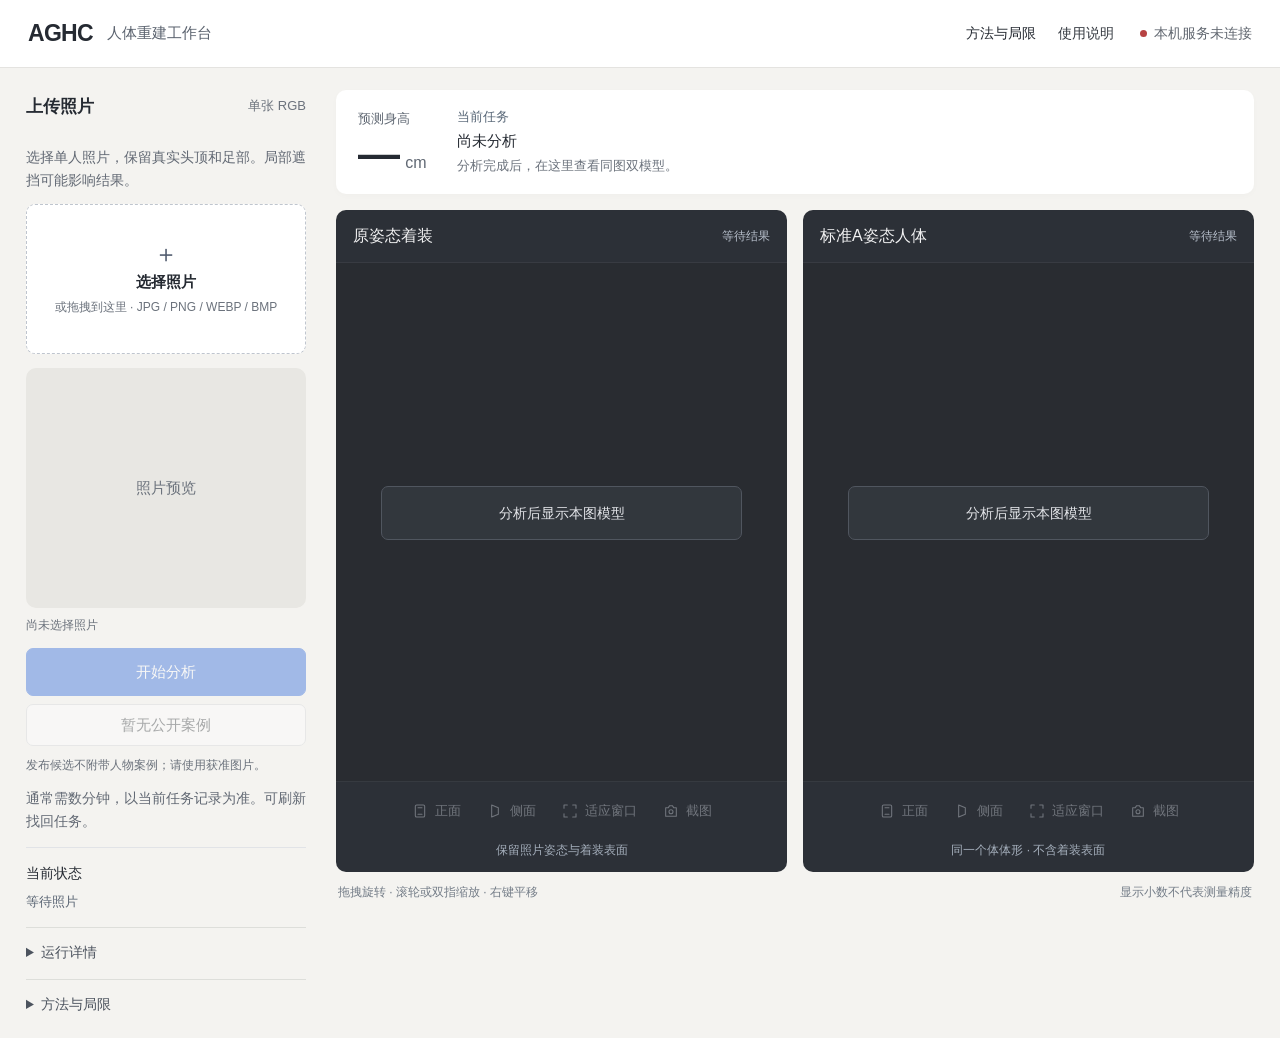
==== static/index.html @ 3a29bcef "Publish AGHC r2 integration source with MIT scope and external dependency limits" ====
<!doctype html><html lang="zh-CN"><head><meta charset="utf-8"><meta name="viewport" content="width=device-width,initial-scale=1"><link rel="icon" href="data:,"><title>AGHC · 人体重建工作台</title><script src="/static/three.min.js"></script><script src="/static/OBJLoader.js"></script><link rel="stylesheet" href="/static/workbench.css"><link rel="stylesheet" href="/static/desktop_refinement.css"></head><body><header><a class="brand" href="/static/index.html">AGHC <span>人体重建工作台</span></a><nav><a href="#methods">方法与局限</a><button id="aboutBtn">使用说明</button></nav><span class="connection"><i id="serviceDot"></i><span id="backendStatus">连接中</span></span></header><main class="workspace">
<aside class="panel" id="inputPanel"><div class="panel-heading"><h1>上传照片</h1><span id="inputHint">单张 RGB</span></div><div class="input-body"><p class="input-note">选择单人照片，保留真实头顶和足部。局部遮挡可能影响结果。</p><label class="drop" id="drop" tabindex="0"><span class="plus">＋</span><strong>选择照片</strong><small>或拖拽到这里 · JPG / PNG / WEBP / BMP</small><input id="file" type="file" accept="image/jpeg,image/png,image/webp,image/bmp"></label><button type="button" class="preview" id="original" title="点击放大当前照片" aria-label="放大当前照片"><span>照片预览</span></button><p id="fileName">尚未选择照片</p><button id="uploadBtn" class="primary" disabled>开始分析</button><button id="demoBtn">暂无公开案例</button><p id="caseNotice" class="caption">示例为内部历史任务，不会重新推理。</p><p class="input-note">通常需数分钟，以当前任务记录为准。可刷新找回任务。</p></div><section class="task-status"><h2>当前状态</h2><div id="stageText">等待照片</div><div id="waitTime"></div><button id="reconnect" hidden>重新连接</button></section><details class="run-details"><summary>运行详情</summary><p>任务编号</p><div id="taskId">尚未提交</div><p id="preciseHeight">精确输出：—</p><p id="latency">耗时：—</p><details id="historicalTiming"><summary>历史耗时参考</summary><p>已有单次首次上传记录：估高153.938秒。来源：BARACCA 006重新编码RGB的 first_upload_receipt.json，字段 end_to_end_inference_time_s；不含随后独立着装阶段。该记录不代表当前任务耗时，也不构成完成时间承诺。</p></details><p id="modelStatus">暂无结果</p><p id="modelExplanation"></p><p id="failureReason" hidden></p><button id="exportSummary" disabled>下载结果摘要</button><details><summary>技术日志</summary><div id="console"></div></details></details><details id="methods"><summary>方法与局限</summary><p>冻结35维模型由本图人体和人脸特征生成厘米预测，人体与着装使用本图参数。展示尺度与预测身高等比统一，不是额外的精度测量。</p><p>开发数据误差约5—7 cm，尚未达到3 cm目标；没有稳定的局部遮挡精度提升证据。隐藏身体为模型推断，不保证真实恢复。</p><p>CameraHMR、ECON、SMPL-X为第三方人体恢复组件。着装保留原姿态，标准A姿态展示不含衣物。</p><p>当前仅本机使用，人物示例和截图仅供内部验收，公开授权尚未确认。</p><a href="#methods">上一版工作台</a></details></aside>
<section class="results"><div class="result-strip"><div class="height-block"><span class="result-label">预测身高</span><div id="height" class="height">—<span>cm</span></div></div><div class="result-state"><span id="taskIdentity" class="task-identity">当前任务</span><strong id="resultStatus">尚未分析</strong><span id="resultHint">分析完成后，在这里查看同图双模型。</span></div><button id="changePhoto" class="change-photo">更换照片</button></div><p id="exampleContext" class="example-context" hidden></p><div class="model-pair"><section class="viewer"><div class="viewer-heading"><h2>原姿态着装</h2><span id="clothingState">等待结果</span></div><div class="model-stage" id="clothingStage"><div id="clothingMessage" class="model-message">分析后显示本图模型</div></div><div class="viewer-tools" role="toolbar" aria-label="原姿态着装视图工具"><button id="frontClothing" title="从模型正面观察"><svg class="tool-icon" viewBox="0 0 24 24" aria-hidden="true"><rect x="5" y="3" width="14" height="18" rx="2"/><path d="M9 7h6M9 17h6"/></svg>正面</button><button id="sideClothing" title="从模型侧面观察"><svg class="tool-icon" viewBox="0 0 24 24" aria-hidden="true"><path d="M7 3l10 4v10L7 21zM7 3v18"/></svg>侧面</button><button id="resetClothing" title="居中显示并完整容纳当前模型"><svg class="tool-icon" viewBox="0 0 24 24" aria-hidden="true"><path d="M8 3H3v5m13-5h5v5M3 16v5h5m13-5v5h-5"/></svg>适应窗口</button><button id="saveClothing" title="保存当前侧的模型视图"><svg class="tool-icon" viewBox="0 0 24 24" aria-hidden="true"><path d="M4 7h4l2-3h4l2 3h4v13H4z"/><circle cx="12" cy="13" r="3"/></svg>截图</button></div><p class="viewer-note">保留照片姿态与着装表面</p></section><section class="viewer"><div class="viewer-heading"><h2>标准A姿态人体</h2><span id="bodyState">等待结果</span></div><div class="model-stage" id="bodyStage"><div id="bodyMessage" class="model-message">分析后显示本图模型</div></div><div class="viewer-tools" role="toolbar" aria-label="标准A姿态人体视图工具"><button id="frontBody" title="从模型正面观察"><svg class="tool-icon" viewBox="0 0 24 24" aria-hidden="true"><rect x="5" y="3" width="14" height="18" rx="2"/><path d="M9 7h6M9 17h6"/></svg>正面</button><button id="sideBody" title="从模型侧面观察"><svg class="tool-icon" viewBox="0 0 24 24" aria-hidden="true"><path d="M7 3l10 4v10L7 21zM7 3v18"/></svg>侧面</button><button id="resetBody" title="居中显示并完整容纳当前模型"><svg class="tool-icon" viewBox="0 0 24 24" aria-hidden="true"><path d="M8 3H3v5m13-5h5v5M3 16v5h5m13-5v5h-5"/></svg>适应窗口</button><button id="saveBody" title="保存当前侧的模型视图"><svg class="tool-icon" viewBox="0 0 24 24" aria-hidden="true"><path d="M4 7h4l2-3h4l2 3h4v13H4z"/><circle cx="12" cy="13" r="3"/></svg>截图</button></div><p class="viewer-note">同一个体体形 · 不含着装表面</p></section></div><div class="workspace-foot"><span>拖拽旋转 · 滚轮或双指缩放 · 右键平移</span><span>显示小数不代表测量精度</span></div></section></main><div id="modal" class="modal" role="dialog" aria-modal="true" aria-labelledby="dialogTitle"><div><h2 id="dialogTitle">使用说明</h2><p id="modalText"></p><div id="examplePicker" class="example-picker" hidden><button id="exampleClear">原图案例 · BARACCA 006</button><button id="exampleOccluded">人工遮挡案例 · BARACCA 001</button></div><button id="close">关闭</button></div></div><dialog id="photoDialog" class="photo-dialog"><div class="photo-dialog-head"><h2 id="photoDialogTitle">原始图片</h2><div><button id="photoOriginal" type="button">原始尺寸</button><button id="photoClose" type="button" aria-label="关闭大图">关闭</button></div></div><div id="photoViewport" class="photo-viewport"><img id="photoFull" alt=""></div><p class="photo-caption">原始输入，仅作查看；未修改图像内容或身体比例。</p></dialog><script src="/static/photo_viewer.js"></script><script src="/static/research_ui.js"></script><script src="/static/dual_view.js"></script></body></html>
---- static/workbench.css ----
*{box-sizing:border-box}body{margin:0;background:#f1f2f4;color:#292d32;font:15px/1.6 "Microsoft YaHei","PingFang SC","Noto Sans CJK SC",sans-serif}a{color:inherit;text-decoration:none}button,input{font:inherit}button{border:1px solid #d4d7dc;border-radius:6px;padding:8px 12px;background:#fff;color:#353a41;cursor:pointer}button:hover{background:#eceef1}button:focus-visible,a:focus-visible,label:focus-visible{outline:2px solid #2865dc;outline-offset:3px}button:disabled{opacity:.5;cursor:default}header{height:64px;padding:0 24px;display:flex;align-items:center;gap:26px;background:#fff;border-bottom:1px solid #dcdfe4}.brand{font-size:22px;font-weight:750;letter-spacing:.4px;display:flex;gap:14px;align-items:center}.brand span{font-size:16px;font-weight:500;letter-spacing:0;color:#505760}nav{margin-left:auto;display:flex;align-items:center;gap:22px}nav button{border:0;padding:0;background:transparent}.connection{font-size:14px;color:#626871;display:flex;align-items:center;gap:7px}#serviceDot{width:7px;height:7px;background:#626871;border-radius:50%}#serviceDot.offline,#serviceDot.error{background:#b74242}#serviceDot.pending,#serviceDot.warning{background:#ad7b2b}.workspace{display:grid;grid-template-columns:280px minmax(0,1fr);gap:20px;padding:20px;max-width:1920px;margin:auto;align-items:start}.panel{background:#fff;border:1px solid #dcdfe4;border-radius:9px;padding:18px;min-width:0}.panel-heading{display:flex;align-items:center;justify-content:space-between}h1,h2,p{margin:0}h1{font-size:18px;font-weight:650}h2{font-size:15px;font-weight:600}#inputHint{font-size:13px;color:#6b727c}.input-note{font-size:14px;color:#616873;margin:12px 0}.drop{display:flex;flex-direction:column;align-items:center;justify-content:center;min-height:132px;border:1px dashed #aeb5c0;background:#f6f7f9;border-radius:7px;cursor:pointer;padding:12px;text-align:center;gap:4px}.drop.drag{background:#eaf0fc;border-color:#2865dc}.drop .plus{font-size:24px;line-height:1;color:#505b6e}.drop small{font-size:12px;color:#6b727c}.drop input{display:none}.preview{height:180px;background:#eceef1;border-radius:6px;overflow:hidden;display:flex;align-items:center;justify-content:center;margin-top:14px;color:#6b727c}.preview img{height:100%;width:100%;object-fit:contain;display:block}#fileName{font-size:12px;color:#6b727c;overflow-wrap:anywhere;margin:8px 0 12px}.input-body>button{width:100%;margin-bottom:8px}.primary{background:#2865dc;color:white;border-color:#2865dc}.primary:hover{background:#2055bf}.caption{font-size:12px;color:#6b727c;margin:2px 0 10px}.task-status{padding-top:15px;margin-top:16px;border-top:1px solid #e1e3e7}#stageText{margin-top:8px;font-size:14px}#waitTime{font-size:13px;color:#6b727c}details{border-top:1px solid #e1e3e7;margin-top:14px;padding-top:12px}summary{cursor:pointer;font-size:14px;color:#4c535e}details p{font-size:13px;line-height:1.7;margin:8px 0;color:#606873;overflow-wrap:anywhere}details button{font-size:13px}#taskId{font:11px/1.5 monospace;overflow-wrap:anywhere;color:#606873}#console{font:11px/1.6 monospace;max-height:180px;overflow:auto;overflow-wrap:anywhere}.results{min-width:0}.result-strip{min-height:96px;display:flex;align-items:center;gap:28px;background:#fff;border:1px solid #dcdfe4;border-radius:9px;padding:14px 20px;margin-bottom:14px}.result-label{font-size:13px;color:#606873}.height{font-size:36px;font-weight:650;line-height:1.15;letter-spacing:-.7px;white-space:nowrap}.height span{font-size:16px;letter-spacing:0;margin-left:6px;color:#606873;font-weight:400}.result-state{display:flex;flex-direction:column;gap:3px}.result-state strong{font-size:15px;font-weight:550}#resultHint{font-size:13px;color:#6b727c}.change-photo{margin-left:auto;white-space:nowrap}.model-pair{display:grid;grid-template-columns:repeat(2,minmax(0,1fr));gap:14px}.viewer{min-width:0;background:#292c31;border-radius:9px;overflow:hidden;border:1px solid #34383e}.viewer-heading{display:flex;align-items:center;justify-content:space-between;padding:12px 16px;border-bottom:1px solid #3c4047;color:#f2f2f3;gap:8px}.viewer-heading span{font-size:12px;color:#b9bec6}.model-stage{height:calc(100dvh - 370px);min-height:430px;max-height:850px;position:relative;background:#292c31}.model-stage canvas{display:block;touch-action:none;max-width:100%}.model-message{position:absolute;z-index:2;top:43%;left:10%;right:10%;padding:15px;border:1px solid #50565f;background:#34383fee;border-radius:7px;text-align:center;color:#e3e5e9;font-size:14px;overflow-wrap:anywhere}.viewer-tools{display:flex;justify-content:center;gap:6px;padding:10px;border-top:1px solid #3c4047}.viewer-tools button{font-size:13px;background:#353940;border:1px solid #555b64;color:#f0f1f3;padding:6px 14px}.viewer-tools button:hover{background:#484e58}.viewer-tools button[aria-pressed=true]{border-color:#8c9db5;background:#454c58}.viewer-note{text-align:center;font-size:12px;color:#b9bec6;padding:0 10px 10px}.workspace-foot{display:flex;justify-content:space-between;gap:12px;font-size:12px;color:#686f78;padding:11px 2px}.modal{position:fixed;inset:0;display:none;align-items:center;justify-content:center;background:#1118;z-index:20}.modal.show{display:flex}.modal>div{background:#fff;border-radius:10px;padding:25px;width:min(460px,90vw)}.modal p{margin:14px 0;white-space:pre-line;font-size:15px}.modal button{width:100%}.error{color:#ac3a3a}@media(max-width:1050px) and (min-width:701px){.workspace{grid-template-columns:250px minmax(0,1fr);gap:14px;padding:14px}.viewer-tools{gap:4px;padding:8px 4px}.viewer-tools button{padding:6px 8px}.viewer-heading{padding:10px}.viewer-heading span{display:none}.result-strip{gap:14px}.workspace-foot{flex-wrap:wrap}}@media(max-width:700px){header{height:56px;padding:0 16px;gap:12px}.brand{font-size:20px}.brand span{display:none}nav{gap:14px;font-size:13px}.connection{font-size:12px}.workspace{display:flex;flex-direction:column;gap:12px;padding:12px}.panel,.results{width:100%;min-width:0}.panel{padding:16px}.results{order:1}.panel{order:0}.model-pair{grid-template-columns:1fr;gap:12px}.model-stage{height:430px;min-height:0}.viewer-heading{padding:10px 14px}.viewer-tools{padding:9px}.viewer-tools button{padding:7px 14px;font-size:13px}.viewer-note{font-size:12px}.workspace-foot{font-size:12px;flex-direction:column;gap:2px;padding:10px 0}.result-strip{gap:12px;padding:12px 14px;min-height:94px;flex-wrap:wrap}.height{font-size:34px}.result-state{flex:1;min-width:90px}.result-state strong{font-size:14px}#resultHint{font-size:12px;max-width:140px}.change-photo{font-size:12px;padding:7px 9px}.is-complete:not(.editing-input) .results{order:0}.is-complete:not(.editing-input) .panel{order:1}.is-complete:not(.editing-input) .input-body{display:none}.is-complete:not(.editing-input) .panel-heading{display:none}.is-complete:not(.editing-input) .task-status{border:0;margin:0;padding:0}.is-complete:not(.editing-input) .task-status h2{display:none}.preview{height:190px}.drop{min-height:120px}.editing-input .panel{order:0}.editing-input .results{order:1}}

.example-picker:not([hidden]){display:grid;gap:10px;margin:14px 0}.example-context{font-size:13px;line-height:1.6;color:#555e69;background:#e8ecf2;border-left:3px solid #2865dc;border-radius:4px;padding:10px 12px;margin:-2px 0 12px}.occlusion-example .model-stage{height:calc(100dvh - 430px)}@media(max-width:700px){.occlusion-example .model-stage{height:410px}}
---- static/desktop_refinement.css ----
:root{--accent:#2865dc;--ink:#252a32;--sub:#66707c;--paper:#f4f3f0;--line:#dedfdf}body{background:var(--paper);color:var(--ink);font-size:15px}header{border-color:#e4e3e0;padding:0 28px;background:#fff;height:68px}.brand{font-size:23px;letter-spacing:-.7px}.brand span{font-size:15px;color:#59616d}nav{font-size:14px}.workspace{grid-template-columns:286px minmax(0,1fr);gap:24px;padding:22px 26px;max-width:1920px}.panel{background:transparent;border:0;padding:0 6px 0 0}.panel-heading{padding:3px 0 14px}.panel-heading h1{font-size:17px}.input-note{line-height:1.65}.drop{background:#fff;border-color:#bfc5ce;border-radius:9px;min-height:150px}.preview{border:0;border-radius:10px;background:#e8e7e3;position:relative;padding:0;width:100%;height:240px;cursor:zoom-in}.preview:has(img):after{content:'点击放大';position:absolute;bottom:9px;right:9px;font-size:12px;background:#fffc;color:#454b55;padding:3px 7px;border-radius:4px}.has-photo .input-body{display:flex;flex-direction:column}.has-photo .preview{order:0;height:300px;margin-top:0;flex:none}.has-photo #fileName{order:1;margin:10px 0;font-size:13px}.has-photo .drop{order:2;min-height:40px;padding:8px;flex-direction:row;background:transparent;border:1px solid #cdd1d7;margin:0 0 10px}.has-photo .drop .plus,.has-photo .drop small,.has-photo .input-body>.input-note:first-child{display:none}.has-photo .drop strong{font-size:14px;font-weight:500}.has-photo #uploadBtn{order:3}.has-photo #demoBtn{order:4}.has-photo #caseNotice{display:none}.has-photo .input-body>.input-note:last-child{order:5;font-size:13px;color:#69717d;margin:5px 0}.is-complete .input-body>#uploadBtn{display:none}button{transition:background-color .12s,color .12s;border-radius:7px}button:disabled{opacity:.4}button:disabled:hover{background:inherit}.primary{padding:11px 14px}.result-strip{background:#fff;border:0;border-radius:10px;box-shadow:0 2px 7px #26304205;padding:16px 22px;min-height:100px;gap:30px;margin-bottom:16px}.height{font-size:42px;font-weight:650}.result-label{font-size:13px}.task-identity{font-size:13px;color:#586777;line-height:1.4}.result-state{gap:3px}.result-state strong{font-size:15px}.result-state #resultHint{font-size:13px}.change-photo{padding:9px 14px}.model-pair{gap:16px}.viewer{border:0;border-radius:10px;background:#2c3037}.viewer-heading{padding:13px 17px;border-color:#ffffff0e;min-height:49px}.viewer-heading h2{font-size:16px;font-weight:500}.viewer-heading span{font-size:12px;color:#b8c0cc}.model-stage{height:calc(100dvh - 382px);min-height:430px;max-height:770px}.viewer-tools{padding:11px;gap:4px;border-color:#ffffff0c}.viewer-tools button{display:inline-flex;align-items:center;gap:7px;background:transparent;border-color:transparent;color:#d7dce4;padding:7px 10px;font-size:13px;border-radius:6px}.viewer-tools button:hover:not(:disabled){background:#ffffff12}.viewer-tools button[aria-pressed=true]{background:#ffffff15;border-color:#ffffff1a;color:#fff}.tool-icon{width:16px;height:16px;fill:none;stroke:currentColor;stroke-width:1.6;stroke-linecap:round;stroke-linejoin:round;flex:none}.viewer-note{font-size:12px;color:#a5afbc;padding-bottom:12px}.workspace-foot{font-size:12px;color:#737c87}.task-status{margin-top:14px;padding-top:14px}.task-status h2{font-size:14px;font-weight:500}.task-status #stageText{font-size:13px;color:#596473}.panel details{border-color:#dddeda}.panel details summary{padding:1px 0;font-size:14px}.panel details p{font-size:13px}.example-context{background:transparent;padding:0 0 10px 12px;border-left:2px solid #8fa3bc;border-radius:0;font-size:13px;line-height:1.6}.occlusion-example .model-stage{height:calc(100dvh - 430px)}.modal>div{border-radius:12px}.photo-dialog{padding:0;border:0;border-radius:12px;width:min(1120px,94vw);max-height:94vh;background:#f5f4f1;color:var(--ink);box-shadow:0 25px 100px #0005}.photo-dialog::backdrop{background:#14191fe0}.photo-dialog-head{display:flex;align-items:center;justify-content:space-between;gap:14px;padding:14px 18px;background:#fff}.photo-dialog-head h2{font-size:15px;font-weight:500}.photo-dialog-head>div{display:flex;gap:8px}.photo-dialog-head button{font-size:13px}.photo-viewport{height:min(76vh,850px);display:flex;justify-content:center;align-items:center;overflow:auto;padding:12px}.photo-viewport img{max-width:100%;max-height:100%;object-fit:contain;display:block}.photo-viewport.original-size{display:block}.photo-viewport.original-size img{max-width:none;max-height:none;width:auto;height:auto;margin:auto}.photo-caption{font-size:12px;padding:8px 18px;color:#6b747f;border-top:1px solid #e2e2df}.comparison-page{max-width:1540px;padding:26px 30px}.comparison-heading{display:flex;justify-content:space-between;align-items:center;gap:20px;margin:4px 0 22px}.comparison-heading h1{font-size:24px;font-weight:600}.comparison-heading p{font-size:14px;color:#6b737e;margin-top:7px}.quiet-link{font-size:14px;color:#4f6380}.case-controls{display:flex;justify-content:space-between;align-items:center;border-bottom:1px solid #dddfdf;margin-bottom:20px;gap:12px}.case-controls>span{font-size:13px;color:#717b85}.case-tabs{display:flex;gap:24px}.case-tabs button{background:transparent;border:0;border-radius:0;padding:11px 3px 13px;font-size:15px;color:#65717f;border-bottom:2px solid transparent}.case-tabs button[aria-selected=true]{color:#243d66;border-bottom-color:#2865dc;font-weight:600}.case{background:transparent;border:0;border-radius:0;padding:0}.case[hidden]{display:none}.case-head{margin-bottom:12px}.case-head h2{font-size:16px;font-weight:500}.case-head span{display:none}.comparison-grid{gap:24px}.sample{background:transparent;border-radius:0;padding:0}.sample h3{font-size:15px;font-weight:500;color:#39424e;margin:0 0 10px}.compare-photo{width:100%;border:0;padding:0;border-radius:9px;background:#e7e6e2;cursor:zoom-in;display:block;position:relative;overflow:hidden}.compare-photo:after{content:'查看大图 ↗';position:absolute;right:10px;bottom:10px;background:#fffc;padding:3px 7px;border-radius:4px;font-size:12px;color:#505b68}.sample .compare-photo img{height:clamp(300px,calc(100dvh - 490px),530px);border-radius:0;background:transparent;object-fit:contain}.sample .values{grid-template-columns:1.2fr 1fr 1.2fr;gap:10px;margin-top:15px}.values span{font-size:13px;color:#6e7681;line-height:1.4;display:block;min-height:20px}.values b{font-size:21px;font-weight:550;letter-spacing:-.4px;color:#2e3845;margin-top:5px;white-space:nowrap}.values>div:first-child b{color:#203b61}.sample-details{border-top:1px solid #dddeda;margin-top:14px;padding-top:7px}.sample-details summary{font-size:13px;color:#697789}.sample-details dl{display:grid;grid-template-columns:1fr 1fr;gap:7px;font-size:13px;padding-top:4px}.sample-details dt{color:#69717e}.sample-details dd{margin:0;text-align:right;color:#354052}.current-system-link{display:flex;justify-content:space-between;align-items:center;gap:24px;border-top:1px solid #dddfdf;padding-top:20px;margin-top:26px}.current-system-link p{font-size:13px;color:#6b737e;line-height:1.7;max-width:760px}.current-system-link .action-link{font-size:13px;background:transparent;border-color:#cdd1d6}.summary-wrap{border-radius:9px;border:0;background:#fff;margin-top:14px}.study-note{font-size:13px;line-height:1.7}.notice{background:#e9ecef;border:0;border-radius:8px;font-size:13px}.research-conclusion{font-size:13px!important;color:#6a737e}#summary{margin-top:24px}#summary>h2{font-size:17px;margin-top:0!important}.comparison-page footer{font-size:12px}footer{background:transparent}
@media(min-width:1700px){.workspace{grid-template-columns:302px minmax(0,1fr);padding:26px 36px;gap:30px}.has-photo .preview{height:350px}.model-stage{max-height:780px}.comparison-page{padding-top:30px}.sample .compare-photo img{height:530px}}
@media(max-width:1050px) and (min-width:701px){.workspace{grid-template-columns:250px minmax(0,1fr);padding:18px;gap:18px}.viewer-tools button{padding:6px 7px;gap:4px;font-size:12px}.tool-icon{width:14px;height:14px}.comparison-grid{gap:16px}.values b{font-size:18px}}
@media(max-width:700px){header{height:56px;padding:0 16px}.workspace{padding:14px;display:flex}.panel{padding:0}.result-strip{padding:14px;gap:12px}.height{font-size:35px}.model-stage,.occlusion-example .model-stage{height:420px;min-height:0}.viewer-tools button{padding:7px 10px}.has-photo .preview{height:240px}.comparison-page{padding:18px 14px}.comparison-heading{align-items:flex-start}.comparison-heading h1{font-size:22px}.comparison-heading p{font-size:13px}.case-controls{align-items:flex-start;flex-direction:column;gap:0}.case-controls>span{padding-bottom:12px;font-size:12px}.case-tabs{gap:22px}.comparison-grid{grid-template-columns:1fr;gap:24px}.sample .compare-photo img{height:380px}.values b{font-size:20px}.current-system-link{align-items:stretch;flex-direction:column;gap:10px}.current-system-link .action-link{text-align:center}.photo-dialog-head{padding:12px;align-items:flex-start}.photo-dialog-head h2{font-size:13px}.photo-dialog-head button{padding:6px 8px;font-size:12px}.photo-viewport{height:72vh}.quiet-link{white-space:nowrap;font-size:12px}}

@media(min-width:701px){.result-strip>.change-photo{display:none}}
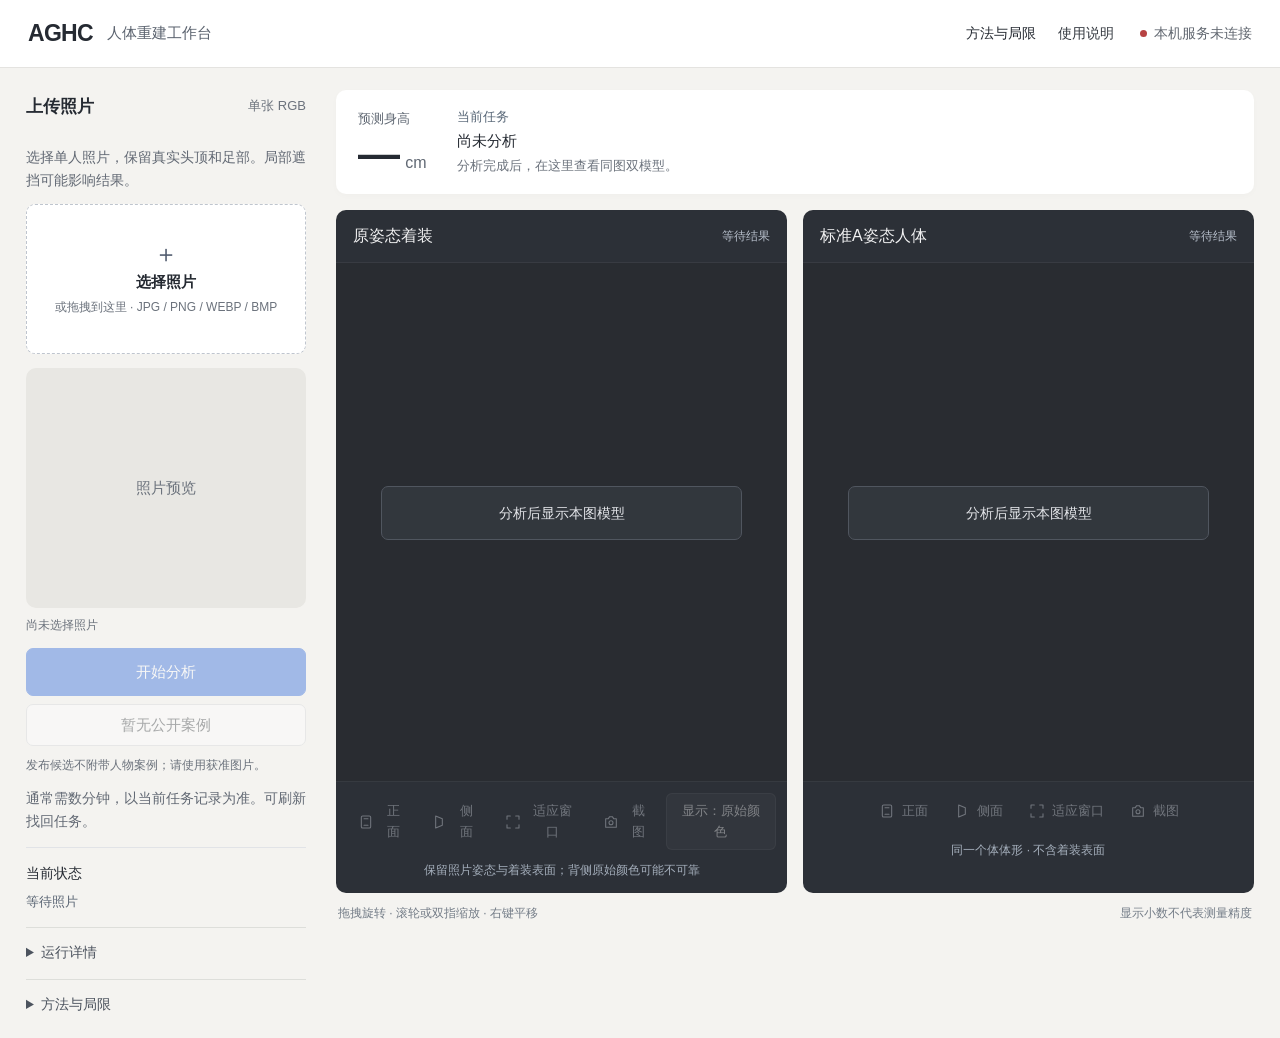
==== commit a135acea: "Add original and solid clothing mesh display modes" ====
--- a/static/index.html
+++ b/static/index.html
@@ -1,3 +1,3 @@
 <!doctype html><html lang="zh-CN"><head><meta charset="utf-8"><meta name="viewport" content="width=device-width,initial-scale=1"><link rel="icon" href="data:,"><title>AGHC · 人体重建工作台</title><script src="/static/three.min.js"></script><script src="/static/OBJLoader.js"></script><link rel="stylesheet" href="/static/workbench.css"><link rel="stylesheet" href="/static/desktop_refinement.css"></head><body><header><a class="brand" href="/static/index.html">AGHC <span>人体重建工作台</span></a><nav><a href="#methods">方法与局限</a><button id="aboutBtn">使用说明</button></nav><span class="connection"><i id="serviceDot"></i><span id="backendStatus">连接中</span></span></header><main class="workspace">
-<aside class="panel" id="inputPanel"><div class="panel-heading"><h1>上传照片</h1><span id="inputHint">单张 RGB</span></div><div class="input-body"><p class="input-note">选择单人照片，保留真实头顶和足部。局部遮挡可能影响结果。</p><label class="drop" id="drop" tabindex="0"><span class="plus">＋</span><strong>选择照片</strong><small>或拖拽到这里 · JPG / PNG / WEBP / BMP</small><input id="file" type="file" accept="image/jpeg,image/png,image/webp,image/bmp"></label><button type="button" class="preview" id="original" title="点击放大当前照片" aria-label="放大当前照片"><span>照片预览</span></button><p id="fileName">尚未选择照片</p><button id="uploadBtn" class="primary" disabled>开始分析</button><button id="demoBtn">暂无公开案例</button><p id="caseNotice" class="caption">示例为内部历史任务，不会重新推理。</p><p class="input-note">通常需数分钟，以当前任务记录为准。可刷新找回任务。</p></div><section class="task-status"><h2>当前状态</h2><div id="stageText">等待照片</div><div id="waitTime"></div><button id="reconnect" hidden>重新连接</button></section><details class="run-details"><summary>运行详情</summary><p>任务编号</p><div id="taskId">尚未提交</div><p id="preciseHeight">精确输出：—</p><p id="latency">耗时：—</p><details id="historicalTiming"><summary>历史耗时参考</summary><p>已有单次首次上传记录：估高153.938秒。来源：BARACCA 006重新编码RGB的 first_upload_receipt.json，字段 end_to_end_inference_time_s；不含随后独立着装阶段。该记录不代表当前任务耗时，也不构成完成时间承诺。</p></details><p id="modelStatus">暂无结果</p><p id="modelExplanation"></p><p id="failureReason" hidden></p><button id="exportSummary" disabled>下载结果摘要</button><details><summary>技术日志</summary><div id="console"></div></details></details><details id="methods"><summary>方法与局限</summary><p>冻结35维模型由本图人体和人脸特征生成厘米预测，人体与着装使用本图参数。展示尺度与预测身高等比统一，不是额外的精度测量。</p><p>开发数据误差约5—7 cm，尚未达到3 cm目标；没有稳定的局部遮挡精度提升证据。隐藏身体为模型推断，不保证真实恢复。</p><p>CameraHMR、ECON、SMPL-X为第三方人体恢复组件。着装保留原姿态，标准A姿态展示不含衣物。</p><p>当前仅本机使用，人物示例和截图仅供内部验收，公开授权尚未确认。</p><a href="#methods">上一版工作台</a></details></aside>
-<section class="results"><div class="result-strip"><div class="height-block"><span class="result-label">预测身高</span><div id="height" class="height">—<span>cm</span></div></div><div class="result-state"><span id="taskIdentity" class="task-identity">当前任务</span><strong id="resultStatus">尚未分析</strong><span id="resultHint">分析完成后，在这里查看同图双模型。</span></div><button id="changePhoto" class="change-photo">更换照片</button></div><p id="exampleContext" class="example-context" hidden></p><div class="model-pair"><section class="viewer"><div class="viewer-heading"><h2>原姿态着装</h2><span id="clothingState">等待结果</span></div><div class="model-stage" id="clothingStage"><div id="clothingMessage" class="model-message">分析后显示本图模型</div></div><div class="viewer-tools" role="toolbar" aria-label="原姿态着装视图工具"><button id="frontClothing" title="从模型正面观察"><svg class="tool-icon" viewBox="0 0 24 24" aria-hidden="true"><rect x="5" y="3" width="14" height="18" rx="2"/><path d="M9 7h6M9 17h6"/></svg>正面</button><button id="sideClothing" title="从模型侧面观察"><svg class="tool-icon" viewBox="0 0 24 24" aria-hidden="true"><path d="M7 3l10 4v10L7 21zM7 3v18"/></svg>侧面</button><button id="resetClothing" title="居中显示并完整容纳当前模型"><svg class="tool-icon" viewBox="0 0 24 24" aria-hidden="true"><path d="M8 3H3v5m13-5h5v5M3 16v5h5m13-5v5h-5"/></svg>适应窗口</button><button id="saveClothing" title="保存当前侧的模型视图"><svg class="tool-icon" viewBox="0 0 24 24" aria-hidden="true"><path d="M4 7h4l2-3h4l2 3h4v13H4z"/><circle cx="12" cy="13" r="3"/></svg>截图</button></div><p class="viewer-note">保留照片姿态与着装表面</p></section><section class="viewer"><div class="viewer-heading"><h2>标准A姿态人体</h2><span id="bodyState">等待结果</span></div><div class="model-stage" id="bodyStage"><div id="bodyMessage" class="model-message">分析后显示本图模型</div></div><div class="viewer-tools" role="toolbar" aria-label="标准A姿态人体视图工具"><button id="frontBody" title="从模型正面观察"><svg class="tool-icon" viewBox="0 0 24 24" aria-hidden="true"><rect x="5" y="3" width="14" height="18" rx="2"/><path d="M9 7h6M9 17h6"/></svg>正面</button><button id="sideBody" title="从模型侧面观察"><svg class="tool-icon" viewBox="0 0 24 24" aria-hidden="true"><path d="M7 3l10 4v10L7 21zM7 3v18"/></svg>侧面</button><button id="resetBody" title="居中显示并完整容纳当前模型"><svg class="tool-icon" viewBox="0 0 24 24" aria-hidden="true"><path d="M8 3H3v5m13-5h5v5M3 16v5h5m13-5v5h-5"/></svg>适应窗口</button><button id="saveBody" title="保存当前侧的模型视图"><svg class="tool-icon" viewBox="0 0 24 24" aria-hidden="true"><path d="M4 7h4l2-3h4l2 3h4v13H4z"/><circle cx="12" cy="13" r="3"/></svg>截图</button></div><p class="viewer-note">同一个体体形 · 不含着装表面</p></section></div><div class="workspace-foot"><span>拖拽旋转 · 滚轮或双指缩放 · 右键平移</span><span>显示小数不代表测量精度</span></div></section></main><div id="modal" class="modal" role="dialog" aria-modal="true" aria-labelledby="dialogTitle"><div><h2 id="dialogTitle">使用说明</h2><p id="modalText"></p><div id="examplePicker" class="example-picker" hidden><button id="exampleClear">原图案例 · BARACCA 006</button><button id="exampleOccluded">人工遮挡案例 · BARACCA 001</button></div><button id="close">关闭</button></div></div><dialog id="photoDialog" class="photo-dialog"><div class="photo-dialog-head"><h2 id="photoDialogTitle">原始图片</h2><div><button id="photoOriginal" type="button">原始尺寸</button><button id="photoClose" type="button" aria-label="关闭大图">关闭</button></div></div><div id="photoViewport" class="photo-viewport"><img id="photoFull" alt=""></div><p class="photo-caption">原始输入，仅作查看；未修改图像内容或身体比例。</p></dialog><script src="/static/photo_viewer.js"></script><script src="/static/research_ui.js"></script><script src="/static/dual_view.js"></script></body></html>+<aside class="panel" id="inputPanel"><div class="panel-heading"><h1>上传照片</h1><span id="inputHint">单张 RGB</span></div><div class="input-body"><p class="input-note">选择单人照片，保留真实头顶和足部。局部遮挡可能影响结果。</p><label class="drop" id="drop" tabindex="0"><span class="plus">＋</span><strong>选择照片</strong><small>或拖拽到这里 · JPG / PNG / WEBP / BMP</small><input id="file" type="file" accept="image/jpeg,image/png,image/webp,image/bmp"></label><button type="button" class="preview" id="original" title="点击放大当前照片" aria-label="放大当前照片"><span>照片预览</span></button><p id="fileName">尚未选择照片</p><button id="uploadBtn" class="primary" disabled>开始分析</button><button id="demoBtn">暂无公开案例</button><p id="caseNotice" class="caption">示例为内部历史任务，不会重新推理。</p><p class="input-note">通常需数分钟，以当前任务记录为准。可刷新找回任务。</p></div><section class="task-status"><h2>当前状态</h2><div id="stageText">等待照片</div><div id="waitTime"></div><button id="reconnect" hidden>重新连接</button><button id="resumeTask" hidden>继续处理</button><p id="resumeNote" class="caption" hidden></p><button id="cancelTask" hidden>取消排队</button><p id="cancelNote" class="caption" hidden></p></section><details class="run-details"><summary>运行详情</summary><p>任务编号</p><div id="taskId">尚未提交</div><p id="preciseHeight">精确输出：—</p><p id="latency">耗时：—</p><details id="historicalTiming"><summary>历史耗时参考</summary><p>已有单次首次上传记录：估高153.938秒。来源：BARACCA 006重新编码RGB的 first_upload_receipt.json，字段 end_to_end_inference_time_s；不含随后独立着装阶段。该记录不代表当前任务耗时，也不构成完成时间承诺。</p></details><p id="modelStatus">暂无结果</p><p id="modelExplanation"></p><p id="failureReason" hidden></p><button id="exportSummary" disabled>下载结果摘要</button><details><summary>技术日志</summary><div id="console"></div></details></details><details id="methods"><summary>方法与局限</summary><p>冻结35维模型由本图人体和人脸特征生成厘米预测，人体与着装使用本图参数。展示尺度与预测身高等比统一，不是额外的精度测量。</p><p>开发数据误差约5—7 cm，尚未达到3 cm目标；没有稳定的局部遮挡精度提升证据。隐藏身体为模型推断，不保证真实恢复。</p><p>CameraHMR、ECON、SMPL-X为第三方人体恢复组件。着装保留原姿态，标准A姿态展示不含衣物。</p><p>当前仅本机使用，人物示例和截图仅供内部验收，公开授权尚未确认。</p><a href="#methods">上一版工作台</a></details></aside>
+<section class="results"><div class="result-strip"><div class="height-block"><span class="result-label">预测身高</span><div id="height" class="height">—<span>cm</span></div></div><div class="result-state"><span id="taskIdentity" class="task-identity">当前任务</span><strong id="resultStatus">尚未分析</strong><span id="resultHint">分析完成后，在这里查看同图双模型。</span></div><button id="changePhoto" class="change-photo">更换照片</button></div><p id="exampleContext" class="example-context" hidden></p><div class="model-pair"><section class="viewer"><div class="viewer-heading"><h2>原姿态着装</h2><span id="clothingState">等待结果</span></div><div class="model-stage" id="clothingStage"><div id="clothingMessage" class="model-message">分析后显示本图模型</div></div><div class="viewer-tools" role="toolbar" aria-label="原姿态着装视图工具"><button id="frontClothing" title="从模型正面观察"><svg class="tool-icon" viewBox="0 0 24 24" aria-hidden="true"><rect x="5" y="3" width="14" height="18" rx="2"/><path d="M9 7h6M9 17h6"/></svg>正面</button><button id="sideClothing" title="从模型侧面观察"><svg class="tool-icon" viewBox="0 0 24 24" aria-hidden="true"><path d="M7 3l10 4v10L7 21zM7 3v18"/></svg>侧面</button><button id="resetClothing" title="居中显示并完整容纳当前模型"><svg class="tool-icon" viewBox="0 0 24 24" aria-hidden="true"><path d="M8 3H3v5m13-5h5v5M3 16v5h5m13-5v5h-5"/></svg>适应窗口</button><button id="saveClothing" title="保存当前侧的模型视图"><svg class="tool-icon" viewBox="0 0 24 24" aria-hidden="true"><path d="M4 7h4l2-3h4l2 3h4v13H4z"/><circle cx="12" cy="13" r="3"/></svg>截图</button><button id="colorModeClothing" type="button" aria-pressed="true" title="在原始网格顶点颜色与纯色形体之间切换">显示：原始颜色</button></div><p class="viewer-note">保留照片姿态与着装表面；背侧原始颜色可能不可靠</p></section><section class="viewer"><div class="viewer-heading"><h2>标准A姿态人体</h2><span id="bodyState">等待结果</span></div><div class="model-stage" id="bodyStage"><div id="bodyMessage" class="model-message">分析后显示本图模型</div></div><div class="viewer-tools" role="toolbar" aria-label="标准A姿态人体视图工具"><button id="frontBody" title="从模型正面观察"><svg class="tool-icon" viewBox="0 0 24 24" aria-hidden="true"><rect x="5" y="3" width="14" height="18" rx="2"/><path d="M9 7h6M9 17h6"/></svg>正面</button><button id="sideBody" title="从模型侧面观察"><svg class="tool-icon" viewBox="0 0 24 24" aria-hidden="true"><path d="M7 3l10 4v10L7 21zM7 3v18"/></svg>侧面</button><button id="resetBody" title="居中显示并完整容纳当前模型"><svg class="tool-icon" viewBox="0 0 24 24" aria-hidden="true"><path d="M8 3H3v5m13-5h5v5M3 16v5h5m13-5v5h-5"/></svg>适应窗口</button><button id="saveBody" title="保存当前侧的模型视图"><svg class="tool-icon" viewBox="0 0 24 24" aria-hidden="true"><path d="M4 7h4l2-3h4l2 3h4v13H4z"/><circle cx="12" cy="13" r="3"/></svg>截图</button></div><p class="viewer-note">同一个体体形 · 不含着装表面</p></section></div><div class="workspace-foot"><span>拖拽旋转 · 滚轮或双指缩放 · 右键平移</span><span>显示小数不代表测量精度</span></div></section></main><div id="modal" class="modal" role="dialog" aria-modal="true" aria-labelledby="dialogTitle"><div><h2 id="dialogTitle">使用说明</h2><p id="modalText"></p><div id="examplePicker" class="example-picker" hidden><button id="exampleClear">原图案例 · BARACCA 006</button><button id="exampleOccluded">人工遮挡案例 · BARACCA 001</button></div><button id="close">关闭</button></div></div><dialog id="photoDialog" class="photo-dialog"><div class="photo-dialog-head"><h2 id="photoDialogTitle">原始图片</h2><div><button id="photoOriginal" type="button">原始尺寸</button><button id="photoClose" type="button" aria-label="关闭大图">关闭</button></div></div><div id="photoViewport" class="photo-viewport"><img id="photoFull" alt=""></div><p class="photo-caption">原始输入，仅作查看；未修改图像内容或身体比例。</p></dialog><script src="/static/photo_viewer.js"></script><script src="/static/research_ui.js"></script><script src="/static/target_selection.js"></script><script src="/static/task_resume.js"></script><script src="/static/task_cancel.js"></script><script src="/static/dual_view.js"></script></body></html>
